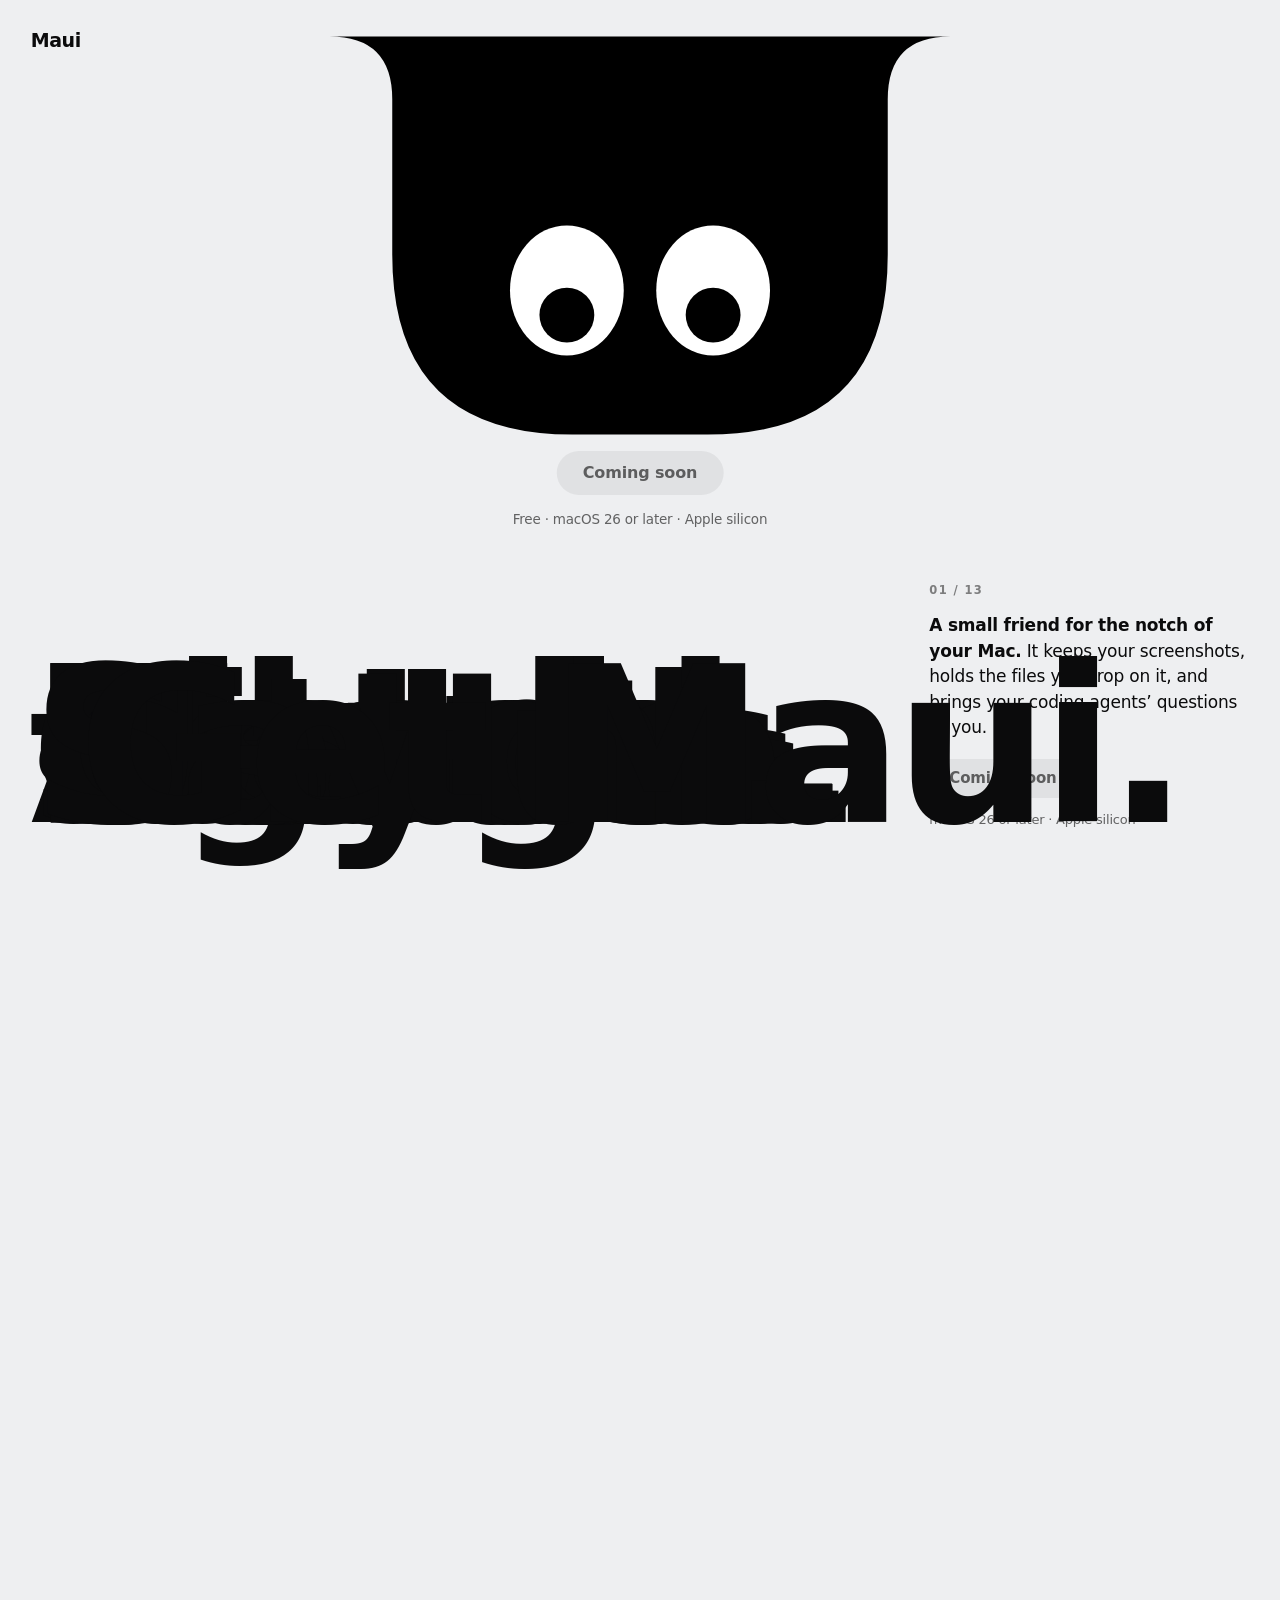
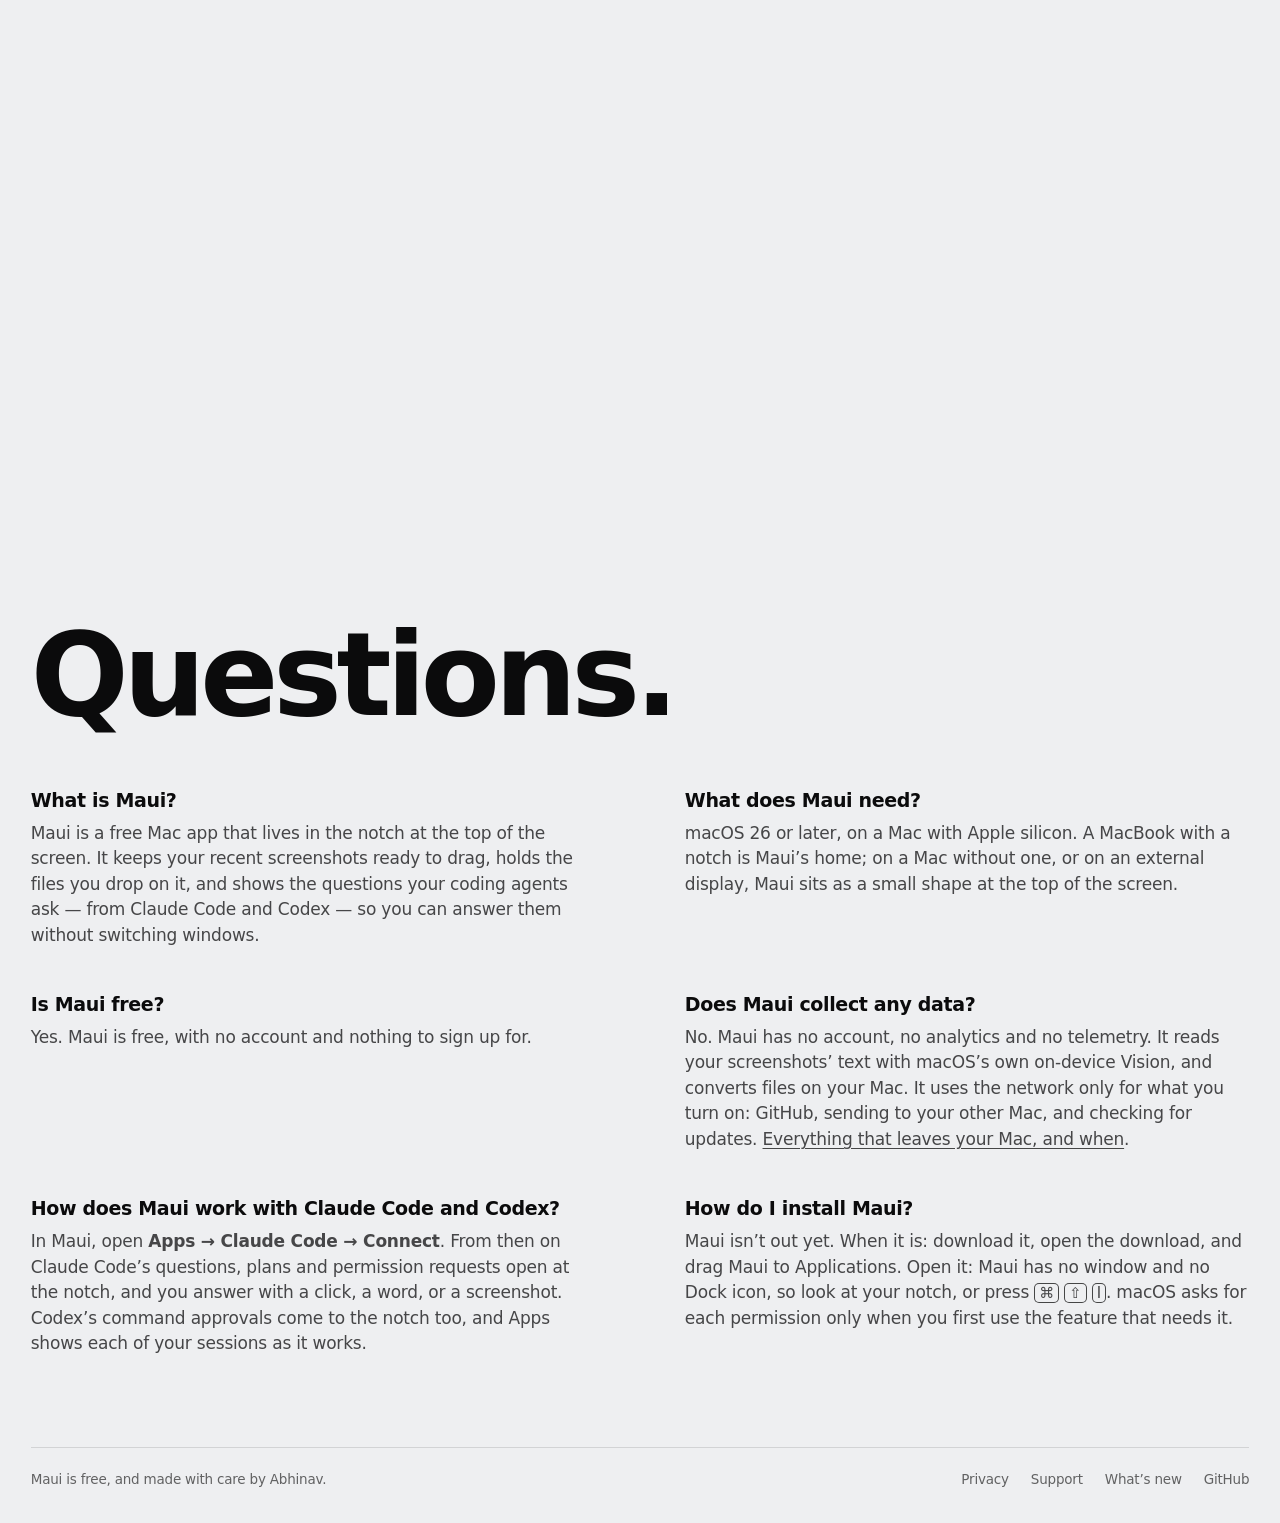
==== docs/index.html @ 2c3c177f "The site, before the first release Rendered by script/render_prelaunch_site.sh from heyabhinavhere/i" ====
<!doctype html>
<html lang="en">
<head>
<meta charset="utf-8">
<meta name="viewport" content="width=device-width, initial-scale=1">
<title>Maui — screenshots, files and coding agents in your Mac’s notch</title>
<meta name="description" content="Maui is a free app for your Mac’s notch. It keeps your screenshots, holds the files you drop on it, and lets you answer Claude Code and Codex right at the notch.">
<link rel="canonical" href="https://heyabhinavhere.github.io/maui/">
<meta name="theme-color" content="#eeeff1">
<meta name="color-scheme" content="light">
<meta property="og:type" content="website">
<meta property="og:site_name" content="Maui">
<meta property="og:url" content="https://heyabhinavhere.github.io/maui/">
<meta property="og:title" content="Maui — a small friend for the notch of your Mac">
<meta property="og:description" content="Free. It keeps your screenshots, holds the files you drop on it, and brings your coding agents’ questions to you.">
<meta property="og:image" content="https://heyabhinavhere.github.io/maui/og.png">
<meta property="og:image:width" content="1200">
<meta property="og:image:height" content="630">
<meta property="og:image:alt" content="The Maui app icon: a black notch with two eyes on a silver tile, above the word Maui.">
<meta name="twitter:card" content="summary_large_image">
<link rel="icon" type="image/png" sizes="32x32" href="favicon-32.png">
<link rel="icon" type="image/png" sizes="64x64" href="favicon-64.png">
<link rel="apple-touch-icon" href="apple-touch-icon.png">
<link rel="stylesheet" href="style.css">
<link rel="stylesheet" href="assets/home.css">
<!-- The posters need modules; a browser without them, or a page whose script fails to load, keeps the plain page. -->
<script>if ('noModule' in HTMLScriptElement.prototype) document.documentElement.classList.add('js');</script>
<script type="module" src="assets/home.js" onerror="document.documentElement.classList.remove('js')"></script>
<script type="application/ld+json">
{
  "@context": "https://schema.org",
  "@graph": [
    {
      "@type": "WebSite",
      "@id": "https://heyabhinavhere.github.io/maui/#website",
      "name": "Maui",
      "url": "https://heyabhinavhere.github.io/maui/"
    },
    {
      "@type": "SoftwareApplication",
      "@id": "https://heyabhinavhere.github.io/maui/#app",
      "name": "Maui",
      "description": "Maui is a free app for the notch of a Mac. It keeps your screenshots, holds the files you drop on it, converts them or sends them to your other Mac, and lets you answer Claude Code and Codex at the notch.",
      "url": "https://heyabhinavhere.github.io/maui/",
      "applicationCategory": "UtilitiesApplication",
      "operatingSystem": "macOS 26 or later",
      "processorRequirements": "Apple silicon",
      "releaseNotes": "https://heyabhinavhere.github.io/maui/changelog.html",
      "image": "https://heyabhinavhere.github.io/maui/icon-512.png",
      "screenshot": [
        "https://heyabhinavhere.github.io/maui/media/stills/home.jpg",
        "https://heyabhinavhere.github.io/maui/media/stills/files.jpg",
        "https://heyabhinavhere.github.io/maui/media/stills/agent.jpg",
        "https://heyabhinavhere.github.io/maui/media/stills/focus.jpg"
      ],
      "offers": { "@type": "Offer", "price": "0", "priceCurrency": "USD" },
      "author": { "@type": "Person", "name": "Abhinav" }
    },
    {
      "@type": "FAQPage",
      "@id": "https://heyabhinavhere.github.io/maui/#questions",
      "mainEntity": [
        { "@type": "Question", "name": "What is Maui?", "acceptedAnswer": { "@type": "Answer", "text": "Maui is a free Mac app that lives in the notch at the top of the screen. It keeps your recent screenshots ready to drag, holds the files you drop on it, and shows the questions your coding agents ask — from Claude Code and Codex — so you can answer them without switching windows." } },
        { "@type": "Question", "name": "What does Maui need?", "acceptedAnswer": { "@type": "Answer", "text": "macOS 26 or later, on a Mac with Apple silicon. A MacBook with a notch is Maui's home; on a Mac without one, or on an external display, Maui sits as a small shape at the top of the screen." } },
        { "@type": "Question", "name": "Is Maui free?", "acceptedAnswer": { "@type": "Answer", "text": "Yes. Maui is free, with no account and nothing to sign up for." } },
        { "@type": "Question", "name": "Does Maui collect any data?", "acceptedAnswer": { "@type": "Answer", "text": "No. Maui has no account, no analytics and no telemetry. It reads your screenshots' text with macOS's own on-device Vision, and converts files on your Mac. It uses the network only for what you turn on: GitHub, sending to your other Mac, and checking for updates." } },
        { "@type": "Question", "name": "How does Maui work with Claude Code and Codex?", "acceptedAnswer": { "@type": "Answer", "text": "In Maui, open Apps, then Claude Code, then Connect. From then on Claude Code's questions, plans and permission requests open at the notch, and you answer with a click, a word, or a screenshot. Codex's command approvals come to the notch too, and Apps shows each of your sessions as it works." } },
        { "@type": "Question", "name": "How do I install Maui?", "acceptedAnswer": { "@type": "Answer", "text": "Maui isn’t out yet. When it is: download it, open the download, and drag Maui to Applications. Open it: Maui has no window and no Dock icon, so look at your notch, or press Command-Shift-I. macOS asks for each permission only when you first use the feature that needs it." } }
      ]
    }
  ]
}
</script>
</head>
<body>
<a class="skip" href="#questions">Skip to the questions</a>

<div class="show">
<header class="bar">
  <a class="mark" href="./">Maui</a>
  <nav class="links" aria-label="Site"><a href="privacy.html">Privacy</a><a href="support.html">Support</a><a href="changelog.html">What’s new</a><a href="https://github.com/heyabhinavhere/maui">GitHub</a></nav>
</header>

<!-- THE STORY: one poster per thing Maui does. Each section is complete on its own: its word, its caption, the steps
     its recording shows, and a still of the real app. assets/home.js turns them into the posters — one black shape
     hanging from the top of the page that becomes each one — and plays each recording on that shape's screen. -->
<main id="story">

  <section class="poster" id="maui" data-kind="head">
    <h1 class="word">Maui</h1>
    <div class="cap">
      <p><b>A small friend for the notch of your Mac.</b> It keeps your screenshots, holds the files you drop on it, and brings your coding agents’ questions to you.</p>
      <span class="pill soon">Coming soon</span>
      <p class="note">macOS 26 or later · Apple silicon</p>
    </div>
  </section>

  <section class="poster" id="screenshots" data-kind="screen" data-clip="home" data-loop>
    <h2 class="word">Screenshots.</h2>
    <div class="cap">
      <p><b>Every screenshot lands in the notch.</b> Drag one anywhere, or ⌘-click a few and drag them together.</p>
      <ol class="steps"><li data-t="0">The notch, closed</li><li data-t=".8">It peeks when you point at it</li><li data-t="1.9">Click: your screenshots</li><li data-t="4.2" class="quiet">The notch closes</li></ol>
    </div>
    <figure class="still"><img src="media/stills/home.jpg" width="900" height="440" loading="lazy" decoding="async" alt="Maui’s Home under the notch: six screenshots fanned out in a row, with Home, Tray, Apps and Settings below."></figure>
  </section>

  <section class="poster" id="files" data-kind="screen" data-clip="files">
    <h2 class="word">Files.</h2>
    <div class="cap">
      <p><b>Drop a file on the notch.</b> Keep it in your Tray, send it to your other Mac, or convert it to another format, or to its text.</p>
      <ol class="steps"><li data-t="0">A file held over the notch</li><li data-t=".2">Keep, Send or Convert</li><li data-t="1.15">Convert</li><li data-t="1.7">Choose a size and a format</li></ol>
    </div>
    <figure class="still"><img src="media/stills/files.jpg" width="900" height="440" loading="lazy" decoding="async" alt="Converting a picture at the notch: a size dial at 100%, and PNG, JPEG, HEIC, PDF and Text below it with each one’s file size."></figure>
  </section>

  <section class="poster" id="agents" data-kind="screen" data-clip="agent" data-loop>
    <h2 class="word">Agents.</h2>
    <div class="cap">
      <p><b>Claude Code asks; you answer at the notch.</b> The question opens a little beside the camera. Pick an answer and Claude carries on. Codex’s command approvals come here too.</p>
      <ol class="steps"><li data-t="0">Claude is working</li><li data-t=".5">Claude asks</li><li data-t="2.1">You answer</li><li data-t="5.3">Claude carries on</li></ol>
    </div>
    <figure class="still"><img src="media/stills/agent.jpg" width="900" height="440" loading="lazy" decoding="async" alt="A Claude Code question open at the notch: “Keep the old timer migration?” with the answers Keep it, Drop it and Something else."></figure>
  </section>

  <section class="poster" id="sessions" data-kind="screen" data-clip="sessions">
    <h2 class="word">Sessions.</h2>
    <div class="cap">
      <p><b>See what your agents are doing.</b> Each Claude Code and Codex session in a line: what it’s working on now, and what it finished.</p>
      <ol class="steps"><li data-t="0">Each session, in its own words</li></ol>
    </div>
    <figure class="still"><img src="media/stills/sessions.jpg" width="900" height="440" loading="lazy" decoding="async" alt="Claude Code’s page in Maui: one session running the width tests, one fixing a sign-in redirect loop, and one that finished writing release notes."></figure>
  </section>

  <section class="poster" id="focus" data-kind="screen" data-clip="focus">
    <h2 class="word">Focus.</h2>
    <div class="cap">
      <p><b>Start a focus session, and Maui keeps it quiet.</b> Questions from your other projects wait until it ends, as drops of light on a line that shows the time left.</p>
      <ol class="steps"><li data-t="0">Pick a length, then Start</li><li data-t="1.7">The line lands on the notch, then goes dark</li><li data-t="4.2">A question from another project, held</li><li data-t="5.7">And another</li><li data-t="7.3">A glance: the time left, and what waits</li><li data-t="11">The line runs out</li><li data-t="12.8">Two waited</li><li data-t="13.5">Now they come to you</li></ol>
    </div>
    <figure class="still"><img src="media/stills/focus.jpg" width="900" height="440" loading="lazy" decoding="async" alt="The focus card at the notch: 45 minutes on a slider, Start, and the time the session will end."></figure>
  </section>

  <section class="poster" id="notes" data-kind="screen" data-clip="note" data-loop>
    <h2 class="word">Notes.</h2>
    <div class="cap">
      <p><b>Press <kbd>⌃</kbd> <kbd>⌥</kbd> <kbd>N</kbd> in any app.</b> Write one line and press Return. It’s kept in the Tray.</p>
      <ol class="steps"><li data-t="0">In any app</li><li data-t=".3">⌃⌥N opens a note</li><li data-t=".9">Write one line</li><li data-t="2.3">Return keeps it</li><li data-t="4.3">It’s in the Tray</li></ol>
    </div>
    <figure class="still"><img src="media/stills/note.jpg" width="900" height="440" loading="lazy" decoding="async" alt="A quick note under the notch: “Call the bank about the card before Friday”."></figure>
  </section>

  <section class="poster" id="two-macs" data-kind="screen" data-clip="macs">
    <h2 class="word">Two Macs.</h2>
    <div class="cap">
      <p><b>Send it to your other Mac.</b> The first time, you check that both Macs show the same six digits.</p>
      <ol class="steps"><li data-t="0">Send, to MacBook Air</li><li data-t=".4">Which Mac?</li><li data-t="2.3">The first time: the same six digits</li><li data-t="6.5">Paired</li><li data-t="12.4">It’s on MacBook Air</li></ol>
    </div>
    <figure class="still"><img src="media/stills/macs.jpg" width="900" height="440" loading="lazy" decoding="async" alt="Pairing two Macs at the notch: Your Mac and MacBook Air side by side, the six digits 564 275, and Pair."></figure>
  </section>

  <section class="poster" id="read" data-kind="screen" data-clip="read">
    <h2 class="word">Read.</h2>
    <div class="cap">
      <p><b>Read your notes under the camera.</b> On a call they scroll right below the lens, so you keep looking at people.</p>
      <ol class="steps"><li data-t="0">Your notes, right under the camera</li></ol>
    </div>
    <figure class="still"><img src="media/stills/read.jpg" width="900" height="440" loading="lazy" decoding="async" alt="Maui’s teleprompter under the camera, reading “First: what shipped last week, and what it fixed.”"></figure>
  </section>

  <section class="poster" id="usage" data-kind="screen" data-clip="usage">
    <h2 class="word">Usage.</h2>
    <div class="cap">
      <p><b>See how much of your week is left.</b> Your Claude Code and Codex limits as glass vials, and when they reset.</p>
      <ol class="steps"><li data-t="0">The vials sit beside the date</li><li data-t="1.05">Your week, in full</li></ol>
    </div>
    <figure class="still"><img src="media/stills/usage.jpg" width="900" height="440" loading="lazy" decoding="async" alt="Maui’s Usage page: Claude Code’s session at 88% left and its week at 59% left, and Codex’s week at 99% left, each as a glass vial."></figure>
  </section>

  <section class="poster" id="github" data-kind="screen" data-clip="pr">
    <h2 class="word">GitHub.</h2>
    <div class="cap">
      <p><b>Approve and merge from the notch.</b> Your pull requests, one card at a time, checked against the exact commit you saw.</p>
      <ol class="steps"><li data-t="0">GitHub, beside your screenshots</li><li data-t=".8">A review is waiting</li><li data-t="2.4">Approve it from the notch</li></ol>
    </div>
    <figure class="still"><img src="media/stills/pr.jpg" width="900" height="440" loading="lazy" decoding="async" alt="A pull request at the notch: “Refine shell motion continuity”, ready to approve, with an Approve button."></figure>
  </section>

  <section class="poster" id="hi" data-kind="head">
    <h2 class="word">Say hi.</h2>
    <div class="cap">
      <p><b>Maui is free.</b> No account, nothing to sign up for. Made with care by one person.</p>
    </div>
  </section>

  <section class="poster" id="get" data-kind="icon">
    <h2 class="word">Get Maui.</h2>
    <div class="end">
      <span class="pill soon">Coming soon</span>
      <p class="meta">Free · macOS 26 or later · Apple silicon</p>
    </div>
  </section>
</main>
</div>

<!-- THE FACTS, in plain words: what search engines and assistants quote, and what a person checks before they
     download. Every answer stands on its own. -->
<section class="facts" id="questions" aria-labelledby="questions-title">
  <h2 id="questions-title" class="facts-title">Questions.</h2>
  <div class="qa">
    <div><h3>What is Maui?</h3><p>Maui is a free Mac app that lives in the notch at the top of the screen. It keeps your recent screenshots ready to drag, holds the files you drop on it, and shows the questions your coding agents ask — from Claude Code and Codex — so you can answer them without switching windows.</p></div>
    <div><h3>What does Maui need?</h3><p>macOS 26 or later, on a Mac with Apple silicon. A MacBook with a notch is Maui’s home; on a Mac without one, or on an external display, Maui sits as a small shape at the top of the screen.</p></div>
    <div><h3>Is Maui free?</h3><p>Yes. Maui is free, with no account and nothing to sign up for.</p></div>
    <div><h3>Does Maui collect any data?</h3><p>No. Maui has no account, no analytics and no telemetry. It reads your screenshots’ text with macOS’s own on-device Vision, and converts files on your Mac. It uses the network only for what you turn on: GitHub, sending to your other Mac, and checking for updates. <a href="privacy.html">Everything that leaves your Mac, and when</a>.</p></div>
    <div><h3>How does Maui work with Claude Code and Codex?</h3><p>In Maui, open <b>Apps → Claude Code → Connect</b>. From then on Claude Code’s questions, plans and permission requests open at the notch, and you answer with a click, a word, or a screenshot. Codex’s command approvals come to the notch too, and Apps shows each of your sessions as it works.
</p></div>
    <div><h3>How do I install Maui?</h3><p>Maui isn’t out yet. When it is: download it, open the download, and drag Maui to Applications. Open it: Maui has no window and no Dock icon, so look at your notch, or press <kbd>⌘</kbd> <kbd>⇧</kbd> <kbd>I</kbd>. macOS asks for each permission only when you first use the feature that needs it.</p></div>
  </div>
</section>

<footer class="foot">
  <p>Maui is free, and made with care by Abhinav.</p>
  <nav aria-label="Footer"><a href="privacy.html">Privacy</a><a href="support.html">Support</a><a href="changelog.html">What’s new</a><a href="https://github.com/heyabhinavhere/maui">GitHub</a></nav>
</footer>
</body>
</html>
---- docs/style.css ----
/* MAUI'S SITE — what every page shares: the grey ground, the type, the bar at the top, the footer, and the plain
   reading pages (privacy, support, what's new). The home page's posters add assets/home.css. */
:root {
  color-scheme: light;
  --bone: #eeeff1;
  --ink: #0b0b0c;
  --soft: rgba(11, 11, 12, .62);    /* 5.3:1 on the ground (WCAG AA) */
  --faint: rgba(11, 11, 12, .5);     /* the posters' counters and arrows */
  --line: rgba(11, 11, 12, .12);
  --chip: rgba(11, 11, 12, .055);
  --m: clamp(20px, 2.4vw, 40px);
  --sys: -apple-system, BlinkMacSystemFont, "SF Pro Text", "Helvetica Neue", system-ui, sans-serif;
  --disp: -apple-system, BlinkMacSystemFont, "SF Pro Display", "Helvetica Neue", system-ui, sans-serif;
  --mono: ui-monospace, "SF Mono", Menlo, monospace;
}
* { box-sizing: border-box; }
html { -webkit-text-size-adjust: 100%; }
body { margin: 0; background: var(--bone); color: var(--ink); font: 400 17px/1.5 var(--sys); letter-spacing: -.012em; -webkit-font-smoothing: antialiased; }
a { color: inherit; }
::selection { background: var(--ink); color: var(--bone); }
:focus-visible { outline: 2px solid var(--ink); outline-offset: 3px; border-radius: 6px; }
img, video { max-width: 100%; }
kbd { font: 500 .88em/1 var(--sys); padding: 1px 5px; border-radius: 5px; box-shadow: inset 0 0 0 1px currentColor; }
code { font: .82em var(--mono); background: var(--chip); padding: 2px 6px; border-radius: 6px; }

/* the way past the posters, for the keyboard */
.skip { position: absolute; z-index: 20; left: var(--m); top: -60px; padding: 10px 16px; border-radius: 999px; background: var(--ink); color: var(--bone); text-decoration: none; font-weight: 600; }
.skip:focus { top: var(--m); }

/* the bar: the wordmark on the left, where to go on the right */
.bar { display: flex; align-items: baseline; justify-content: space-between; gap: 24px; padding: var(--m); }
.mark { font: 650 19px/1 var(--disp); letter-spacing: -.022em; text-decoration: none; }
.links { display: flex; flex-wrap: wrap; gap: 6px 22px; font: 500 15px/1 var(--sys); }
.links a { text-decoration: none; color: var(--soft); }
.links a:hover, .links a[aria-current="page"] { color: var(--ink); }

/* the one button */
.pill { display: inline-flex; width: max-content; align-items: center; gap: 10px; padding: 12px 20px 12px 14px; border-radius: 999px; background: var(--ink); color: var(--bone); text-decoration: none; font: 600 15px/1 var(--sys); letter-spacing: -.01em; transition: transform .3s cubic-bezier(.3, 1.4, .4, 1); }
.pill:hover { transform: scale(1.03); }
/* before the first release the button's place says so, quietly, and is not a button */
.pill.soon { padding-left: 20px; background: var(--chip); color: var(--soft); cursor: default; }
.pill.soon:hover { transform: none; }
.pill svg { width: 18px; height: 18px; fill: none; stroke: currentColor; stroke-width: 2; stroke-linecap: round; stroke-linejoin: round; }

/* the reading pages */
.prose { max-width: 700px; margin: 0 auto; padding: 6vh var(--m) 12vh; }
.prose h1 { margin: 0 0 18px; font: 800 clamp(48px, 9vw, 88px)/.9 var(--disp); letter-spacing: -.045em; }
.prose h2 { margin: 44px 0 10px; font: 650 22px/1.25 var(--disp); letter-spacing: -.02em; }
.prose p, .prose li { color: var(--ink); }
.prose .lede { font-size: 19px; color: var(--soft); }
.soft { color: var(--soft); }
.prose ul, .prose ol { padding-left: 1.2em; }
.prose li { margin: 6px 0; }
.prose table { width: 100%; border-collapse: collapse; font-size: 15px; }
.prose th, .prose td { text-align: left; vertical-align: top; padding: 10px 8px 10px 0; border-top: 1px solid var(--line); }
.prose th { font-weight: 600; }
.prose code { word-break: break-word; }

/* the foot of every page */
.foot { display: flex; flex-wrap: wrap; justify-content: space-between; gap: 16px 28px; margin: 0 var(--m); padding: 22px 0 34px; border-top: 1px solid var(--line); font: 400 13.5px/1.4 var(--sys); color: var(--soft); }
.foot p { margin: 0; }
.foot nav { display: flex; flex-wrap: wrap; gap: 8px 22px; }
.foot a { text-decoration: none; }
.foot a:hover { color: var(--ink); }

@media (prefers-reduced-motion: reduce) {
  .pill { transition: none; }
}
---- docs/assets/home.css ----
/* MAUI — THE POSTERS (the home page).
   Without script, the page is a plain column: each poster's word, its caption and a still of the real app, one after
   another, then the questions. With script (html.js, set in the page's head), assets/home.js lays the same sections
   over one sticky stage: one black shape hangs from the top of the page and becomes each thing Maui does, its word
   at the bottom left and its caption at the bottom right, and a flick of the page moves exactly one poster. */

/* ---------------------------------------------------------------- the plain page */
.poster { padding: 7vh var(--m) 9vh; }
.poster + .poster { border-top: 1px solid var(--line); }
.word { margin: 0 0 22px; font: 800 clamp(64px, 13vw, 200px)/.86 var(--disp); letter-spacing: -.04em; text-wrap: balance; }
.cap { max-width: 34rem; }
.cap p { margin: 0 0 12px; }
.cap b { font-weight: 600; }
.cap .note { font-size: 13.5px; color: var(--soft); }
.cap .pill { margin: 6px 0 12px; }
.steps { display: flex; flex-wrap: wrap; gap: 4px 0; margin: 4px 0 0; padding: 0; list-style: none; font-size: 14px; color: var(--soft); }
.steps li:not(:last-child)::after { content: "→"; margin: 0 10px; color: var(--faint); }
.still { margin: 28px 0 0; max-width: 900px; }
.still img { display: block; width: 100%; height: auto; border: 12px solid #000; border-top: 0; border-radius: 0 0 34px 34px; background: #000; }
.end { display: flex; flex-direction: column; align-items: flex-start; gap: 12px; }
.end .meta { margin: 0; font-size: 13.5px; color: var(--soft); }
.brew-link { font-size: 14px; color: var(--soft); text-underline-offset: 4px; }
.brew-link:hover { color: var(--ink); }
.sr-only { position: absolute; width: 1px; height: 1px; margin: -1px; padding: 0; overflow: hidden; clip: rect(0 0 0 0); white-space: nowrap; border: 0; }

/* ---------------------------------------------------------------- the questions, and the foot */
.facts { padding: 14vh var(--m) 10vh; scroll-snap-align: start; }
.facts-title { margin: 0 0 7vh; font: 800 clamp(56px, 9vw, 140px)/.86 var(--disp); letter-spacing: -.045em; }
.qa { display: grid; grid-template-columns: repeat(2, minmax(0, 1fr)); gap: 44px 7vw; max-width: 1240px; }
.qa > div { min-width: 0; }
.qa h3 { margin: 0 0 8px; font: 650 19px/1.3 var(--disp); letter-spacing: -.018em; }
.qa p { margin: 0; color: rgba(11, 11, 12, .74); }
.qa a { text-underline-offset: 3px; }
.qa .sha { display: block; margin-top: 6px; font-size: 12px; word-break: break-all; }
.cmd { position: relative; margin: 14px 0 0; padding: 14px 52px 14px 16px; border-radius: 12px; background: var(--chip); font: 13px/1.7 var(--mono); white-space: pre-wrap; word-break: break-word; }
.cmd code { background: none; padding: 0; font-size: inherit; }
.copy { position: absolute; right: 8px; top: 8px; display: grid; place-items: center; width: 32px; height: 32px; border: 0; border-radius: 8px; background: none; color: var(--soft); cursor: pointer; }
.copy:hover { background: rgba(11, 11, 12, .07); color: var(--ink); }
.copy svg { width: 16px; height: 16px; fill: none; stroke: currentColor; stroke-width: 1.8; stroke-linecap: round; stroke-linejoin: round; }
.copy.done { color: #1a7f37; }

/* ---------------------------------------------------------------- the posters */
/* one poster per gesture: a flick stops at the next poster, however hard */
html.js { overflow-x: clip; }
/* Snapping waits for the posters' own snap points (home.js start()): before them the Questions were the only one, and
   the page opened snapped to them, past the whole story (seen 2026-10-30, measured at 11700 px on a 900 px window). */
html.js.snaps { scroll-snap-type: y mandatory; }
/* the bar rides the story and leaves with it: it shares the story's grid cell (so it takes no room and its sticky
   travel ends where the story does), a screen tall, letting presses through to what is under it */
.js .show { display: grid; }
.js .show > .bar, .js .show > #story { grid-area: 1 / 1; }
.js .bar { position: sticky; top: 0; z-index: 10; display: block; align-self: start; height: var(--vh, 100svh); padding: 0; pointer-events: none; }
.js .bar > * { pointer-events: auto; }
.js .mark { position: absolute; left: var(--m); top: var(--m); }
.js .top-dl, .js .links { position: absolute; right: var(--m); top: calc(var(--m) + 3px); transition: opacity .3s ease; }
.top-dl { font: 500 15px/1 var(--sys); text-decoration: underline; text-decoration-thickness: 1px; text-underline-offset: 5px; }
.top-dl:hover { text-decoration-thickness: 2px; }
.js .bar > .links { opacity: 0; pointer-events: none; }
.js[data-last] .bar > .top-dl { opacity: 0; pointer-events: none; }
.js[data-last] .bar > .links { opacity: 1; pointer-events: auto; transition-delay: .5s; }
.js .links a { color: var(--soft); }
html:not(.js) .top-dl { display: none; }

.js #story { position: relative; }
.js .stage { position: sticky; top: 0; height: var(--vh, 100svh); overflow: hidden; }
.js .slot { position: absolute; left: 0; right: 0; height: var(--vh, 100svh); scroll-snap-align: start; scroll-snap-stop: always; pointer-events: none; }
.js .poster { position: absolute; inset: 0; z-index: 3; padding: 0; border: 0; pointer-events: none; }
.js .poster .still, .js .poster .steps { display: none; }
/* what can be pressed belongs only to the poster on show */
.js .poster a, .js .poster button { visibility: hidden; transition: visibility 0s .45s; }
.js .poster.on a, .js .poster.on button { visibility: visible; transition: none; pointer-events: auto; }

/* the word, set letter by letter; every word's baseline sits on one line, so the deepest tail rests on the margin */
.js .word { position: absolute; left: var(--m); bottom: 0; margin: 0; font: 800 var(--fs, 200px)/.82 var(--disp); letter-spacing: -.04em; white-space: nowrap; }
.js .word .letters { display: block; overflow: hidden; padding: .08em .1em .3em 0; }
.js .word b { display: inline-block; font-weight: inherit; transform: translateY(115%); opacity: 0; transition: transform .8s cubic-bezier(.2, .9, .2, 1), opacity .2s ease; }
.js .poster.on .word b { transform: none; opacity: 1; transition-delay: calc(.2s + var(--i) * 26ms); }
.js .poster.gone .word b { transform: translateY(-125%); opacity: 0; transition: transform .45s cubic-bezier(.55, 0, .8, .3), opacity .22s ease .1s; transition-delay: calc(var(--i) * 14ms); }

/* the caption, on the same baseline as the word, and the step its recording is on */
.js .cap { position: absolute; right: var(--m); bottom: calc(var(--base) - .4em); width: min(320px, 26vw); max-width: none; opacity: 0; transform: translateY(8px); transition: opacity .35s ease, transform .5s cubic-bezier(.2, .9, .2, 1); text-wrap: pretty; }
.js .poster.on .cap { opacity: 1; transform: none; transition-delay: .42s; }
.js .cap p:last-child { margin-bottom: 0; }
.js .cap .pill { display: flex; margin: 18px 0 0; }
.js .cap .note { margin: 12px 0 0; font-size: 13px; }
.eye { display: flex; align-items: center; gap: 10px; min-height: 16px; margin-bottom: 14px; font: 600 11.5px/1.2 var(--sys); letter-spacing: .12em; font-variant-numeric: tabular-nums; }
.eye .no { color: var(--faint); flex: none; }
.eye .step { font: 500 12.5px/1.2 var(--sys); letter-spacing: -.005em; color: rgba(11, 11, 12, .72); transition: opacity .25s ease, transform .35s cubic-bezier(.2, .9, .2, 1); }
.eye .step.swap { opacity: 0; transform: translateY(3px); transition: none; }
/* pause and play the recording (WCAG 2.2.2): a quiet mark in place of the dash before the step */
.pp { display: grid; place-items: center; width: 22px; height: 22px; margin: -4px -2px; padding: 0; border: 0; border-radius: 6px; background: none; color: var(--faint); cursor: pointer; }
.pp:hover { color: var(--ink); background: rgba(11, 11, 12, .06); }
.pp svg { width: 10px; height: 10px; fill: currentColor; }

/* the shape */
.sw { position: absolute; z-index: 2; top: 0; left: 50%; width: 0; height: 0; transform-origin: 0 0; }
.sw > svg { position: absolute; left: 0; top: 0; width: 1px; height: 1px; overflow: visible; }
.sw > .host { position: absolute; left: 0; top: 0; width: 0; height: 0; }
.sw .hit { position: absolute; top: 0; }
.layer { position: absolute; top: 0; display: none; }
.layer.vis { display: block; }
.layer .in { position: absolute; inset: 0; }
.layer .scr { position: absolute; top: 0; overflow: hidden; background: #000; }
.layer .scr video { position: absolute; left: var(--vx, 0); top: 0; width: var(--vw, 100%); height: 100%; display: block; }
/* a screen wakes from dark to its own light; screen to screen, the new recording dissolves in over the old */
.layer .in { opacity: 0; filter: brightness(.25); transition: opacity 160ms ease, filter 160ms ease; }
.layer.on .in { opacity: 1; filter: none; transition: opacity 260ms ease 60ms, filter 700ms cubic-bezier(.2, .7, .2, 1) 60ms; }
.layer.xfade .in { filter: none; opacity: 0; transition: none; }
.layer.xfade.on .in { opacity: 1; transition: opacity 340ms cubic-bezier(.3, 0, .2, 1); }

/* the end: the head comes down off the top of the page and the app's silver tile forms round it, lit like a product
   on a table; under it everything gathers on the notch's own axis — the one thing to do, what it needs, Homebrew */
.icon { position: absolute; left: 50%; top: 0; z-index: 1; width: var(--is, 280px); height: var(--is, 280px); margin-left: calc(var(--is, 280px) / -2); transform-origin: 50% 0; opacity: 0; pointer-events: none; }
.icon::before { content: ""; position: absolute; inset: -55% -70% -75%; z-index: -1; background:
  radial-gradient(closest-side, rgba(255,255,255,.7), rgba(255,255,255,.52) 22%, rgba(255,255,255,.3) 45%, rgba(255,255,255,.12) 68%, rgba(255,255,255,.03) 86%, rgba(255,255,255,0));
  -webkit-mask: url("data:image/svg+xml,%3Csvg xmlns='http://www.w3.org/2000/svg' width='160' height='160'%3E%3Cfilter id='n'%3E%3CfeTurbulence type='fractalNoise' baseFrequency='.9' numOctaves='2' stitchTiles='stitch'/%3E%3CfeColorMatrix values='0 0 0 0 1 0 0 0 0 1 0 0 0 0 1 0 0 0 .5 0'/%3E%3C/filter%3E%3Crect width='160' height='160' filter='url(%23n)'/%3E%3C/svg%3E"), linear-gradient(#000, #000); }
.icon img { position: relative; width: 100%; height: 100%; display: block; filter: drop-shadow(0 30px 34px rgba(24, 26, 34, .18)) drop-shadow(0 6px 10px rgba(24, 26, 34, .1)); }
.js[data-homecoming] .icon { pointer-events: auto; cursor: pointer; }
.js .poster[data-kind="icon"] .word { left: 50%; transform: translateX(-50%); }
.js .poster[data-kind="icon"].on .word b { transition-delay: calc(.85s + var(--i) * 30ms); }
.js .end { position: absolute; left: 50%; top: var(--et, 60vh); transform: translateX(-50%); align-items: center; gap: 14px; text-align: center; }
.js .end > * { opacity: 0; transform: translateY(10px); transition: opacity .3s ease, transform .5s cubic-bezier(.2, .9, .2, 1); }
.js .poster.on .end > * { opacity: 1; transform: none; }
.js .poster.on .end > :nth-child(1) { transition-delay: 1.15s; }
.js .poster.on .end > :nth-child(2) { transition-delay: 1.3s; }
.js .poster.on .end > :nth-child(3) { transition-delay: 1.42s; }
.js .poster.on .end > .pill:hover { transform: scale(1.03); transition: transform .3s cubic-bezier(.3, 1.4, .4, 1); }
.js .end .pill { padding: 14px 26px 14px 20px; font-size: 16px; }
.js .end .pill.soon { padding-left: 26px; }
.js .poster.on .end > .pill.soon:hover { transform: none; }

@media (max-width: 760px) {
  .qa { grid-template-columns: minmax(0, 1fr); gap: 34px; }
  .js .links { gap: 13px; font-size: 12.5px; top: calc(var(--m) + 5px); }
  .js[data-kind="screen"] .mark, .js[data-kind="screen"] .top-dl { opacity: 0; pointer-events: none; }
  .js .cap { left: var(--m); right: var(--m); width: auto; bottom: calc(var(--base) + var(--wh, 90px) + 18px); font-size: 16.5px; }
  .eye { margin-bottom: 10px; }
}
@media (prefers-reduced-motion: reduce) {
  .js .word b, .js .poster.on .word b, .js .poster.gone .word b, .js .cap, .js .poster.on .cap, .eye .step, .js .end > *, .layer .in { transition: none !important; }
}
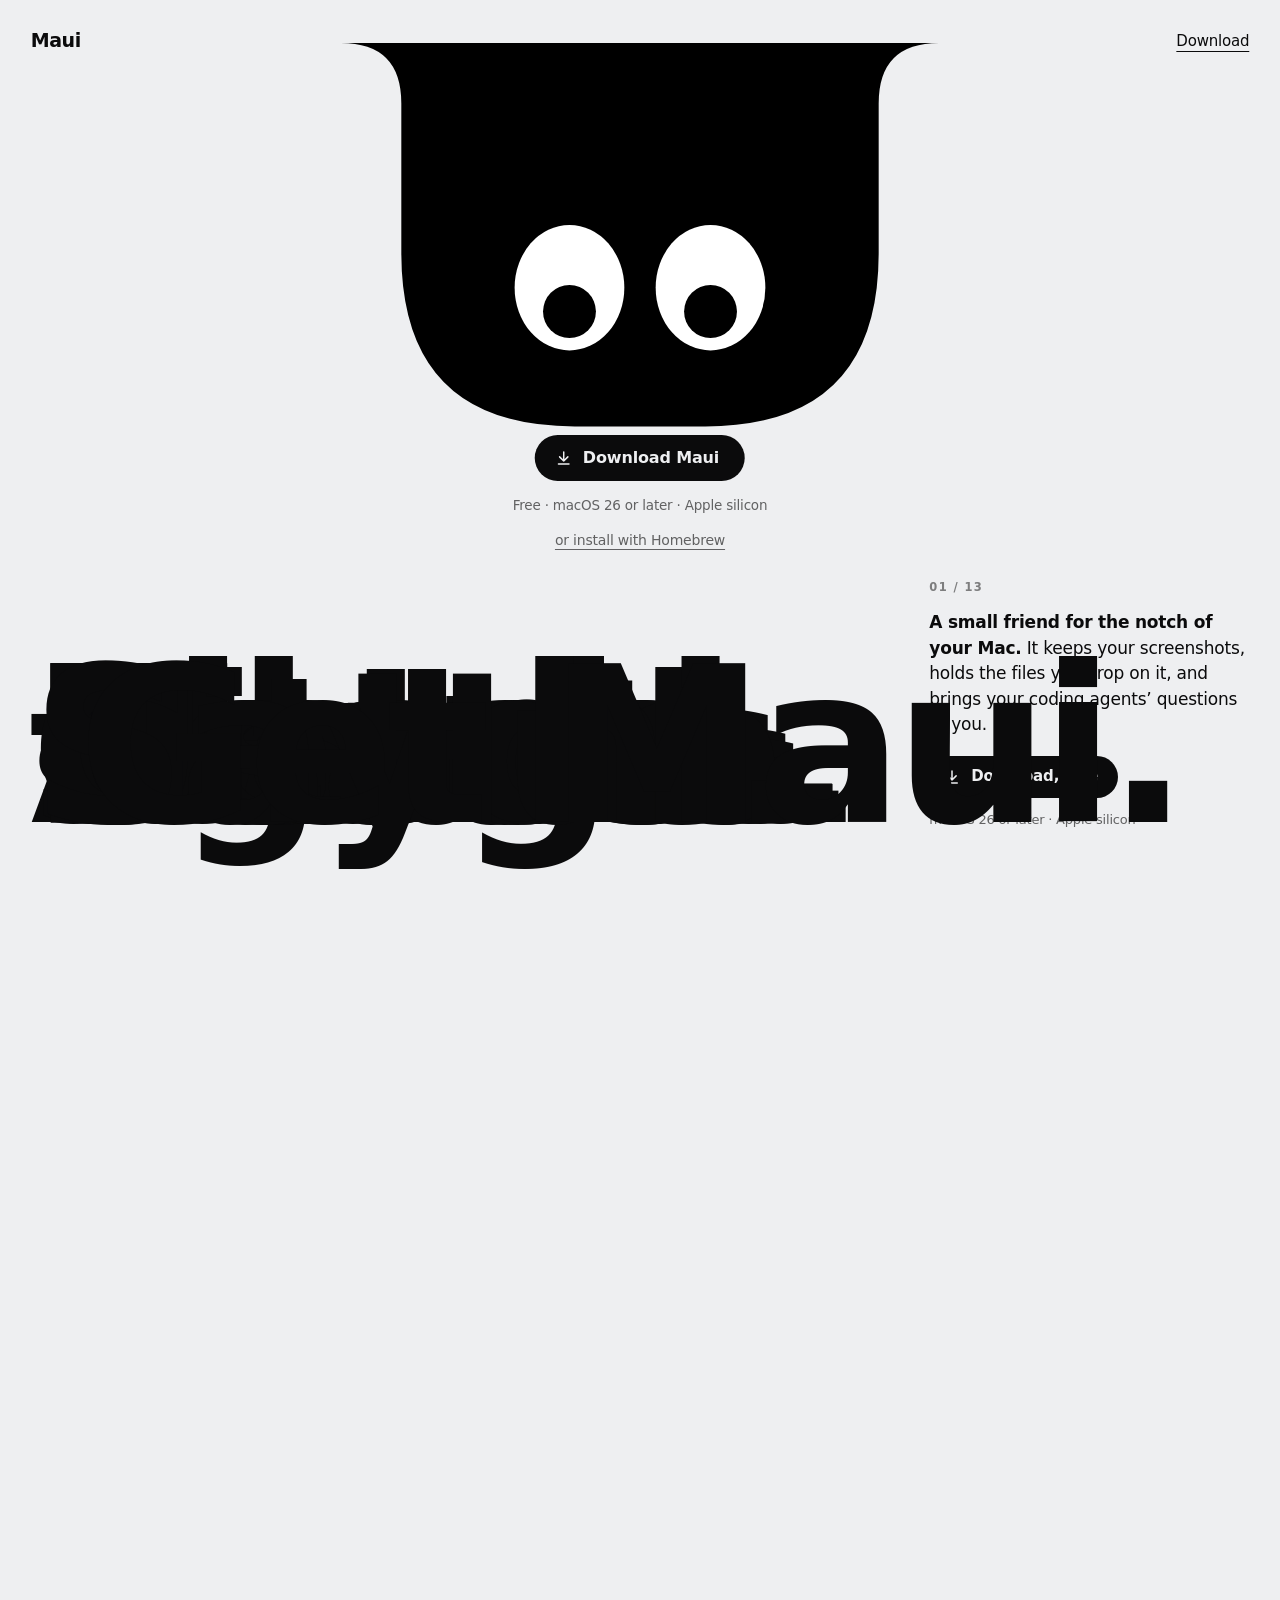
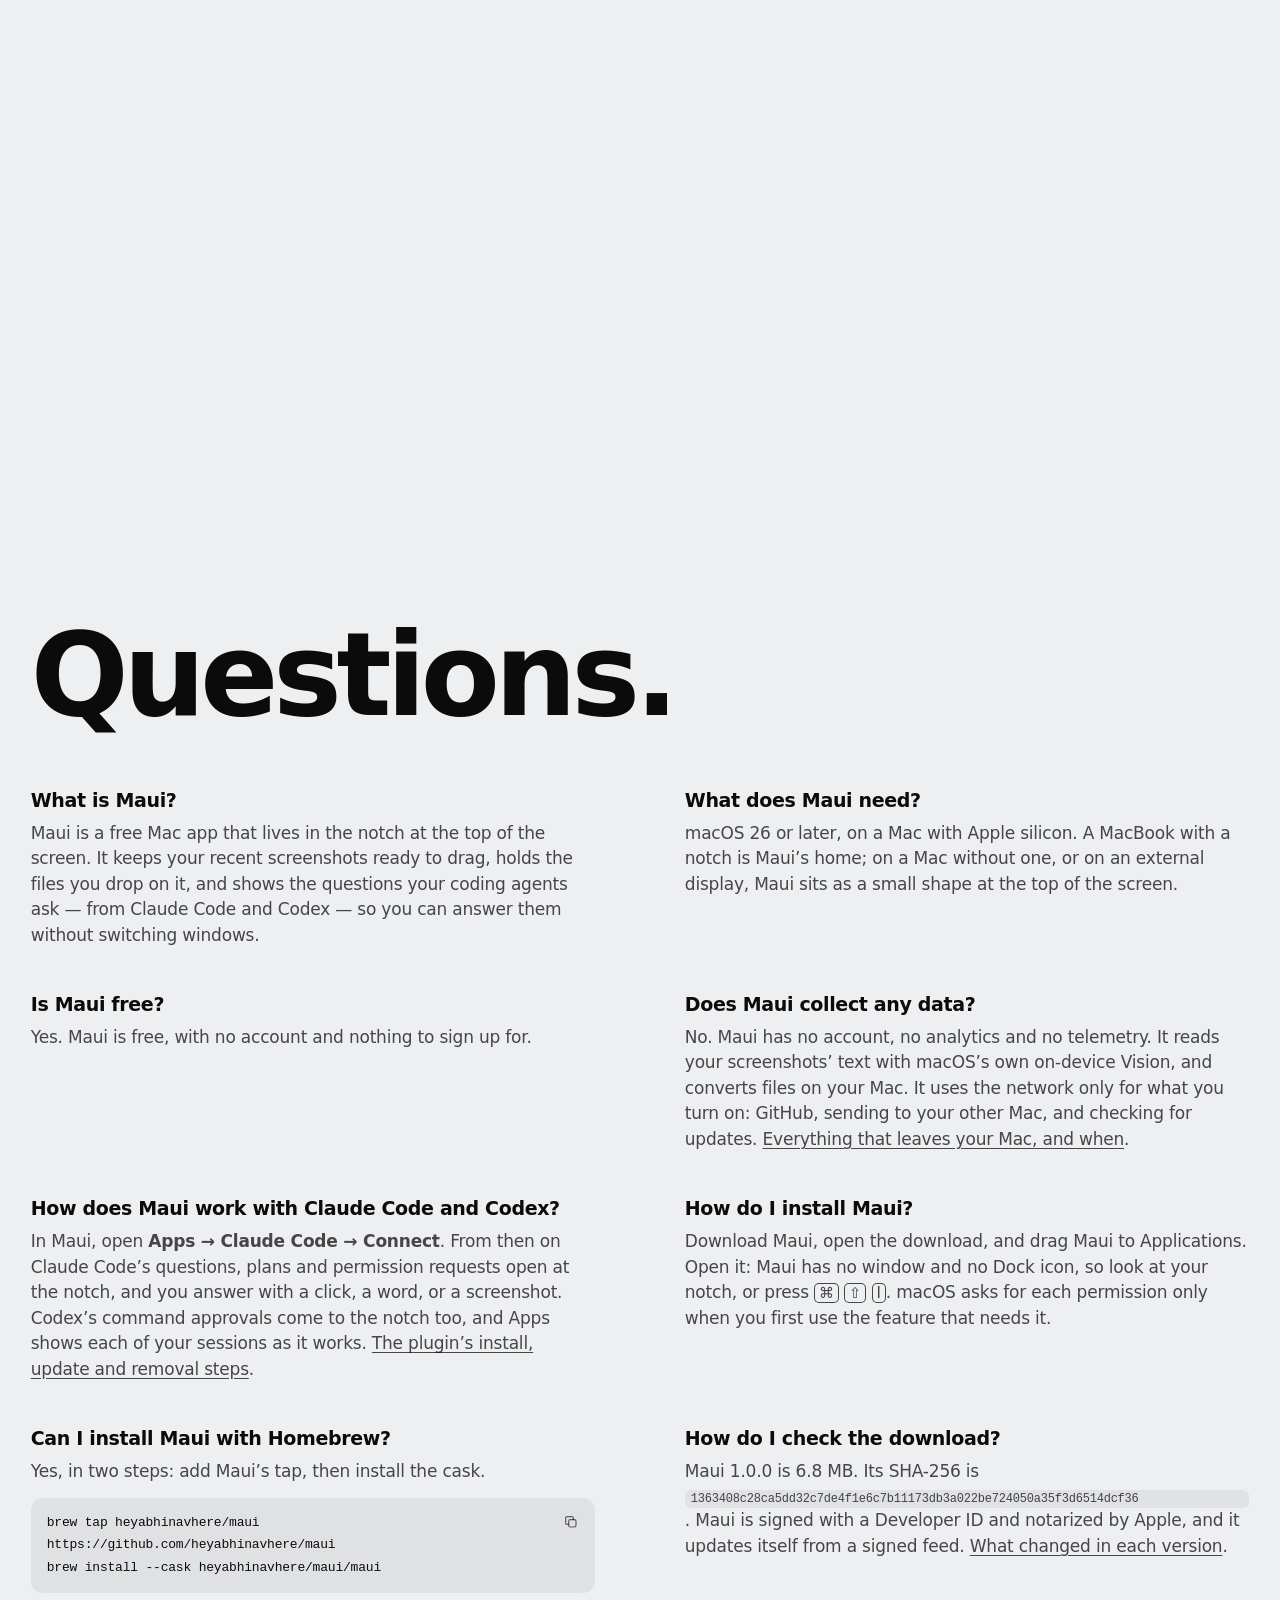
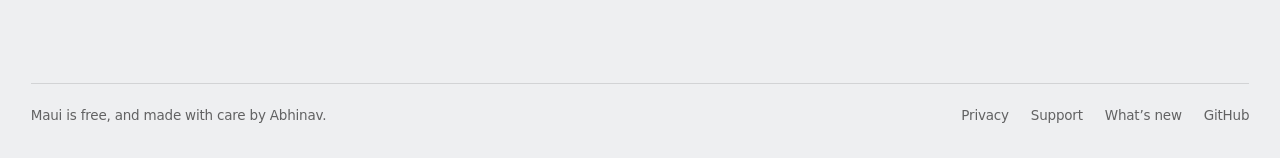
==== commit 357199fb: "Maui 1.0.0: the site with its download, the Homebrew cask and the Claude Code plugin" ====
--- a/docs/index.html
+++ b/docs/index.html
@@ -45,6 +45,9 @@
       "applicationCategory": "UtilitiesApplication",
       "operatingSystem": "macOS 26 or later",
       "processorRequirements": "Apple silicon",
+      "softwareVersion": "1.0.0",
+      "fileSize": "6.8 MB",
+      "downloadUrl": "https://github.com/heyabhinavhere/maui/releases/download/v1.0.0/Maui-1.0.0.dmg",
       "releaseNotes": "https://heyabhinavhere.github.io/maui/changelog.html",
       "image": "https://heyabhinavhere.github.io/maui/icon-512.png",
       "screenshot": [
@@ -65,7 +68,8 @@
         { "@type": "Question", "name": "Is Maui free?", "acceptedAnswer": { "@type": "Answer", "text": "Yes. Maui is free, with no account and nothing to sign up for." } },
         { "@type": "Question", "name": "Does Maui collect any data?", "acceptedAnswer": { "@type": "Answer", "text": "No. Maui has no account, no analytics and no telemetry. It reads your screenshots' text with macOS's own on-device Vision, and converts files on your Mac. It uses the network only for what you turn on: GitHub, sending to your other Mac, and checking for updates." } },
         { "@type": "Question", "name": "How does Maui work with Claude Code and Codex?", "acceptedAnswer": { "@type": "Answer", "text": "In Maui, open Apps, then Claude Code, then Connect. From then on Claude Code's questions, plans and permission requests open at the notch, and you answer with a click, a word, or a screenshot. Codex's command approvals come to the notch too, and Apps shows each of your sessions as it works." } },
-        { "@type": "Question", "name": "How do I install Maui?", "acceptedAnswer": { "@type": "Answer", "text": "Maui isn’t out yet. When it is: download it, open the download, and drag Maui to Applications. Open it: Maui has no window and no Dock icon, so look at your notch, or press Command-Shift-I. macOS asks for each permission only when you first use the feature that needs it." } }
+        { "@type": "Question", "name": "How do I install Maui?", "acceptedAnswer": { "@type": "Answer", "text": "Download Maui, open the download, and drag Maui to Applications. Open it: Maui has no window and no Dock icon, so look at your notch, or press Command-Shift-I. macOS asks for each permission only when you first use the feature that needs it." } }
+        ,{ "@type": "Question", "name": "Can I install Maui with Homebrew?", "acceptedAnswer": { "@type": "Answer", "text": "Yes. Run brew tap heyabhinavhere/maui https://github.com/heyabhinavhere/maui, then brew install --cask heyabhinavhere/maui/maui." } }
       ]
     }
   ]
@@ -73,11 +77,12 @@
 </script>
 </head>
 <body>
-<a class="skip" href="#questions">Skip to the questions</a>
+<a class="skip" href="#get">Skip to download</a>
 
 <div class="show">
 <header class="bar">
   <a class="mark" href="./">Maui</a>
+  <a class="top-dl" href="#get">Download</a>
   <nav class="links" aria-label="Site"><a href="privacy.html">Privacy</a><a href="support.html">Support</a><a href="changelog.html">What’s new</a><a href="https://github.com/heyabhinavhere/maui">GitHub</a></nav>
 </header>
 
@@ -90,7 +95,7 @@
     <h1 class="word">Maui</h1>
     <div class="cap">
       <p><b>A small friend for the notch of your Mac.</b> It keeps your screenshots, holds the files you drop on it, and brings your coding agents’ questions to you.</p>
-      <span class="pill soon">Coming soon</span>
+      <a class="pill" href="https://github.com/heyabhinavhere/maui/releases/download/v1.0.0/Maui-1.0.0.dmg"><svg viewBox="0 0 24 24" aria-hidden="true"><path d="M12 4v12M6.5 10.5 12 16l5.5-5.5M5 20h14"/></svg>Download, free</a>
       <p class="note">macOS 26 or later · Apple silicon</p>
     </div>
   </section>
@@ -195,8 +200,9 @@
   <section class="poster" id="get" data-kind="icon">
     <h2 class="word">Get Maui.</h2>
     <div class="end">
-      <span class="pill soon">Coming soon</span>
+      <a class="pill" href="https://github.com/heyabhinavhere/maui/releases/download/v1.0.0/Maui-1.0.0.dmg"><svg viewBox="0 0 24 24" aria-hidden="true"><path d="M12 4v12M6.5 10.5 12 16l5.5-5.5M5 20h14"/></svg>Download Maui</a>
       <p class="meta">Free · macOS 26 or later · Apple silicon</p>
+      <a class="brew-link" href="#homebrew">or install with Homebrew</a>
     </div>
   </section>
 </main>
@@ -212,8 +218,13 @@
     <div><h3>Is Maui free?</h3><p>Yes. Maui is free, with no account and nothing to sign up for.</p></div>
     <div><h3>Does Maui collect any data?</h3><p>No. Maui has no account, no analytics and no telemetry. It reads your screenshots’ text with macOS’s own on-device Vision, and converts files on your Mac. It uses the network only for what you turn on: GitHub, sending to your other Mac, and checking for updates. <a href="privacy.html">Everything that leaves your Mac, and when</a>.</p></div>
     <div><h3>How does Maui work with Claude Code and Codex?</h3><p>In Maui, open <b>Apps → Claude Code → Connect</b>. From then on Claude Code’s questions, plans and permission requests open at the notch, and you answer with a click, a word, or a screenshot. Codex’s command approvals come to the notch too, and Apps shows each of your sessions as it works.
+<a href="https://github.com/heyabhinavhere/maui/tree/main/claude-code">The plugin’s install, update and removal steps</a>.
 </p></div>
-    <div><h3>How do I install Maui?</h3><p>Maui isn’t out yet. When it is: download it, open the download, and drag Maui to Applications. Open it: Maui has no window and no Dock icon, so look at your notch, or press <kbd>⌘</kbd> <kbd>⇧</kbd> <kbd>I</kbd>. macOS asks for each permission only when you first use the feature that needs it.</p></div>
+    <div><h3>How do I install Maui?</h3><p>Download Maui, open the download, and drag Maui to Applications. Open it: Maui has no window and no Dock icon, so look at your notch, or press <kbd>⌘</kbd> <kbd>⇧</kbd> <kbd>I</kbd>. macOS asks for each permission only when you first use the feature that needs it.</p></div>
+    <div id="homebrew"><h3>Can I install Maui with Homebrew?</h3><p>Yes, in two steps: add Maui’s tap, then install the cask.</p>
+      <pre class="cmd"><code>brew tap heyabhinavhere/maui https://github.com/heyabhinavhere/maui
+brew install --cask heyabhinavhere/maui/maui</code><button type="button" class="copy" aria-label="Copy the two commands"><svg viewBox="0 0 24 24" aria-hidden="true"><rect x="8.5" y="8.5" width="11" height="11" rx="2.5"/><path d="M15.5 8.5V6a2 2 0 0 0-2-2H6a2 2 0 0 0-2 2v7.5a2 2 0 0 0 2 2h2.5"/></svg></button></pre></div>
+    <div><h3>How do I check the download?</h3><p>Maui 1.0.0 is 6.8 MB. Its SHA-256 is <code class="sha">1363408c28ca5dd32c7de4f1e6c7b11173db3a022be724050a35f3d6514dcf36</code>. Maui is signed with a Developer ID and notarized by Apple, and it updates itself from a signed feed. <a href="changelog.html">What changed in each version</a>.</p></div>
   </div>
 </section>
 
